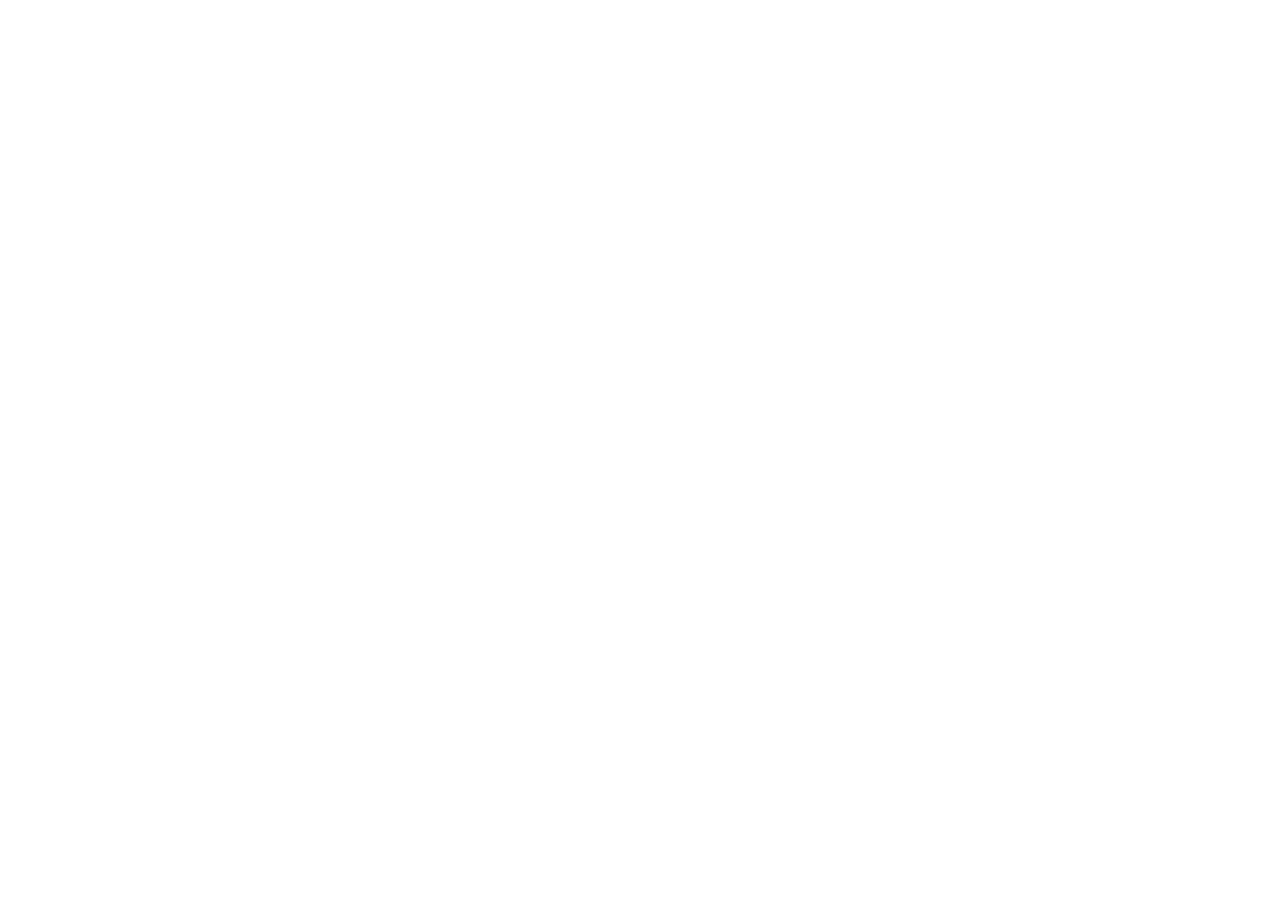
==== index.html @ 5bc07152 "website base content" ====
<!DOCTYPE html>
<html lang="en">
<head>
    <meta charset="UTF-8">
    <meta name="viewport" content="width=device-width, initial-scale=1.0">
    <title>UX103 Prototype</title>
    <link rel="stylesheet" href="style.css">
</head>
<body>
</body>
</html>
---- style.css ----
body {
    background-color: white;
    margin: 0;
    padding: 0;
}
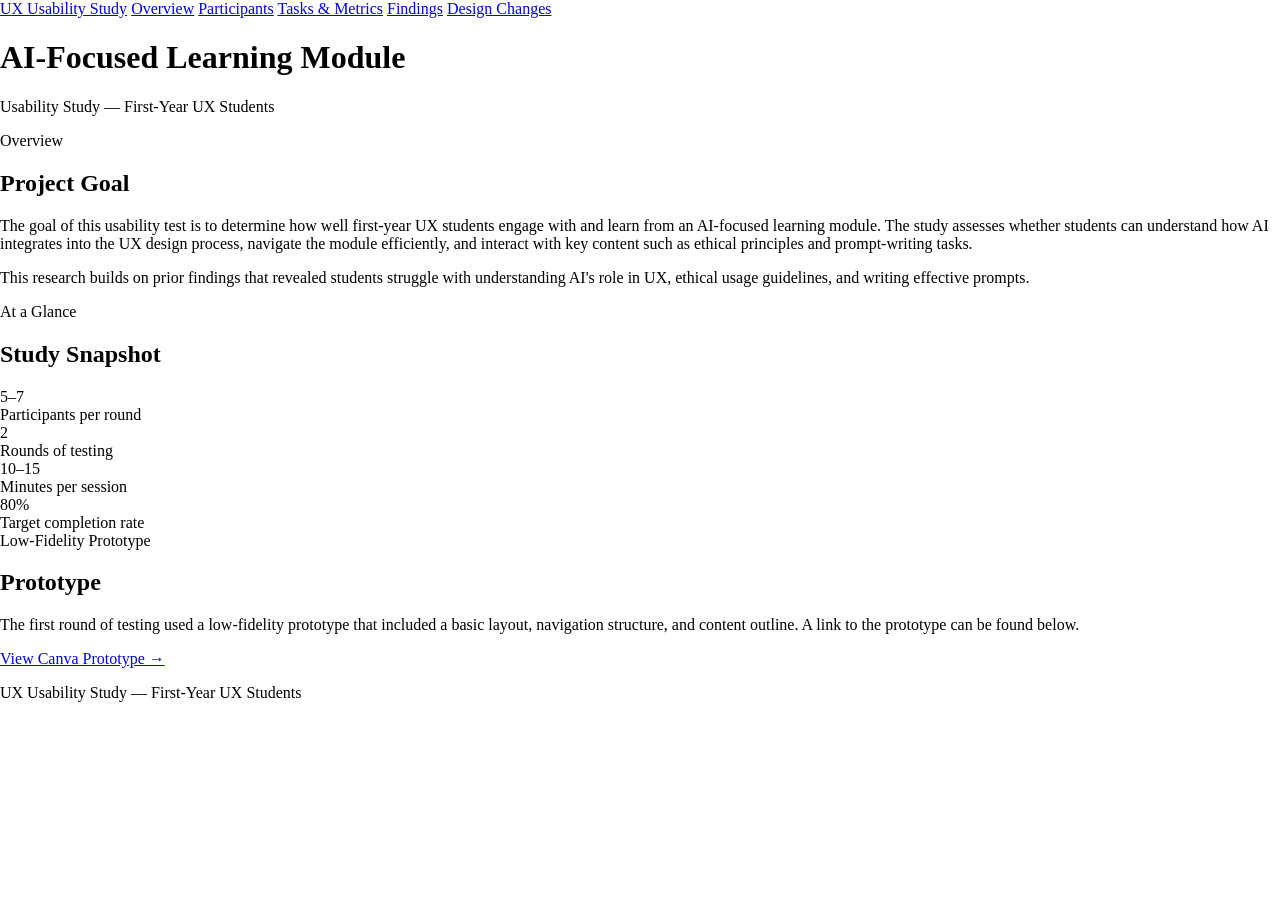
==== commit a758d3ab: "added info to index" ====
--- a/index.html
+++ b/index.html
@@ -1,11 +1,86 @@
 <!DOCTYPE html>
 <html lang="en">
 <head>
-    <meta charset="UTF-8">
-    <meta name="viewport" content="width=device-width, initial-scale=1.0">
-    <title>UX103 Prototype</title>
-    <link rel="stylesheet" href="style.css">
+  <meta charset="UTF-8" />
+  <meta name="viewport" content="width=device-width, initial-scale=1.0" />
+  <title>UX Usability Study</title>
+  <link rel="stylesheet" href="style.css" />
 </head>
 <body>
+
+  <nav>
+    <a class="brand" href="index.html">UX Usability Study</a>
+    <a href="index.html" class="active">Overview</a>
+    <a href="participants.html">Participants</a>
+    <a href="tasks.html">Tasks & Metrics</a>
+    <a href="findings.html">Findings</a>
+    <a href="design.html">Design Changes</a>
+  </nav>
+
+  <div class="page-header">
+    <h1>AI-Focused Learning Module</h1>
+    <p>Usability Study — First-Year UX Students</p>
+  </div>
+
+  <main>
+
+    <div class="card">
+      <span class="badge">Overview</span>
+      <h2>Project Goal</h2>
+      <p>
+        The goal of this usability test is to determine how well first-year UX students engage with
+        and learn from an AI-focused learning module. The study assesses whether students can understand
+        how AI integrates into the UX design process, navigate the module efficiently, and interact
+        with key content such as ethical principles and prompt-writing tasks.
+      </p>
+      <p>
+        This research builds on prior findings that revealed students struggle with understanding
+        AI's role in UX, ethical usage guidelines, and writing effective prompts.
+      </p>
+    </div>
+
+    <div class="card">
+      <span class="badge">At a Glance</span>
+      <h2>Study Snapshot</h2>
+      <div class="stat-row">
+        <div class="stat-box">
+          <div class="number">5–7</div>
+          <div class="label">Participants per round</div>
+        </div>
+        <div class="stat-box">
+          <div class="number">2</div>
+          <div class="label">Rounds of testing</div>
+        </div>
+        <div class="stat-box">
+          <div class="number">10–15</div>
+          <div class="label">Minutes per session</div>
+        </div>
+        <div class="stat-box">
+          <div class="number">80%</div>
+          <div class="label">Target completion rate</div>
+        </div>
+      </div>
+    </div>
+
+    <div class="card">
+      <span class="badge">Low-Fidelity Prototype</span>
+      <h2>Prototype</h2>
+      <p>
+        The first round of testing used a low-fidelity prototype that included a basic layout,
+        navigation structure, and content outline. A link to the prototype can be found below.
+      </p>
+      <p>
+        <a href="https://canva.link/qlq7ymtb9l6mrnx" target="_blank" rel="noopener noreferrer">
+          View Canva Prototype →
+        </a>
+      </p>
+    </div>
+
+  </main>
+
+  <footer>
+    <p>UX Usability Study &mdash; First-Year UX Students</p>
+  </footer>
+
 </body>
-</html>
+</html>
